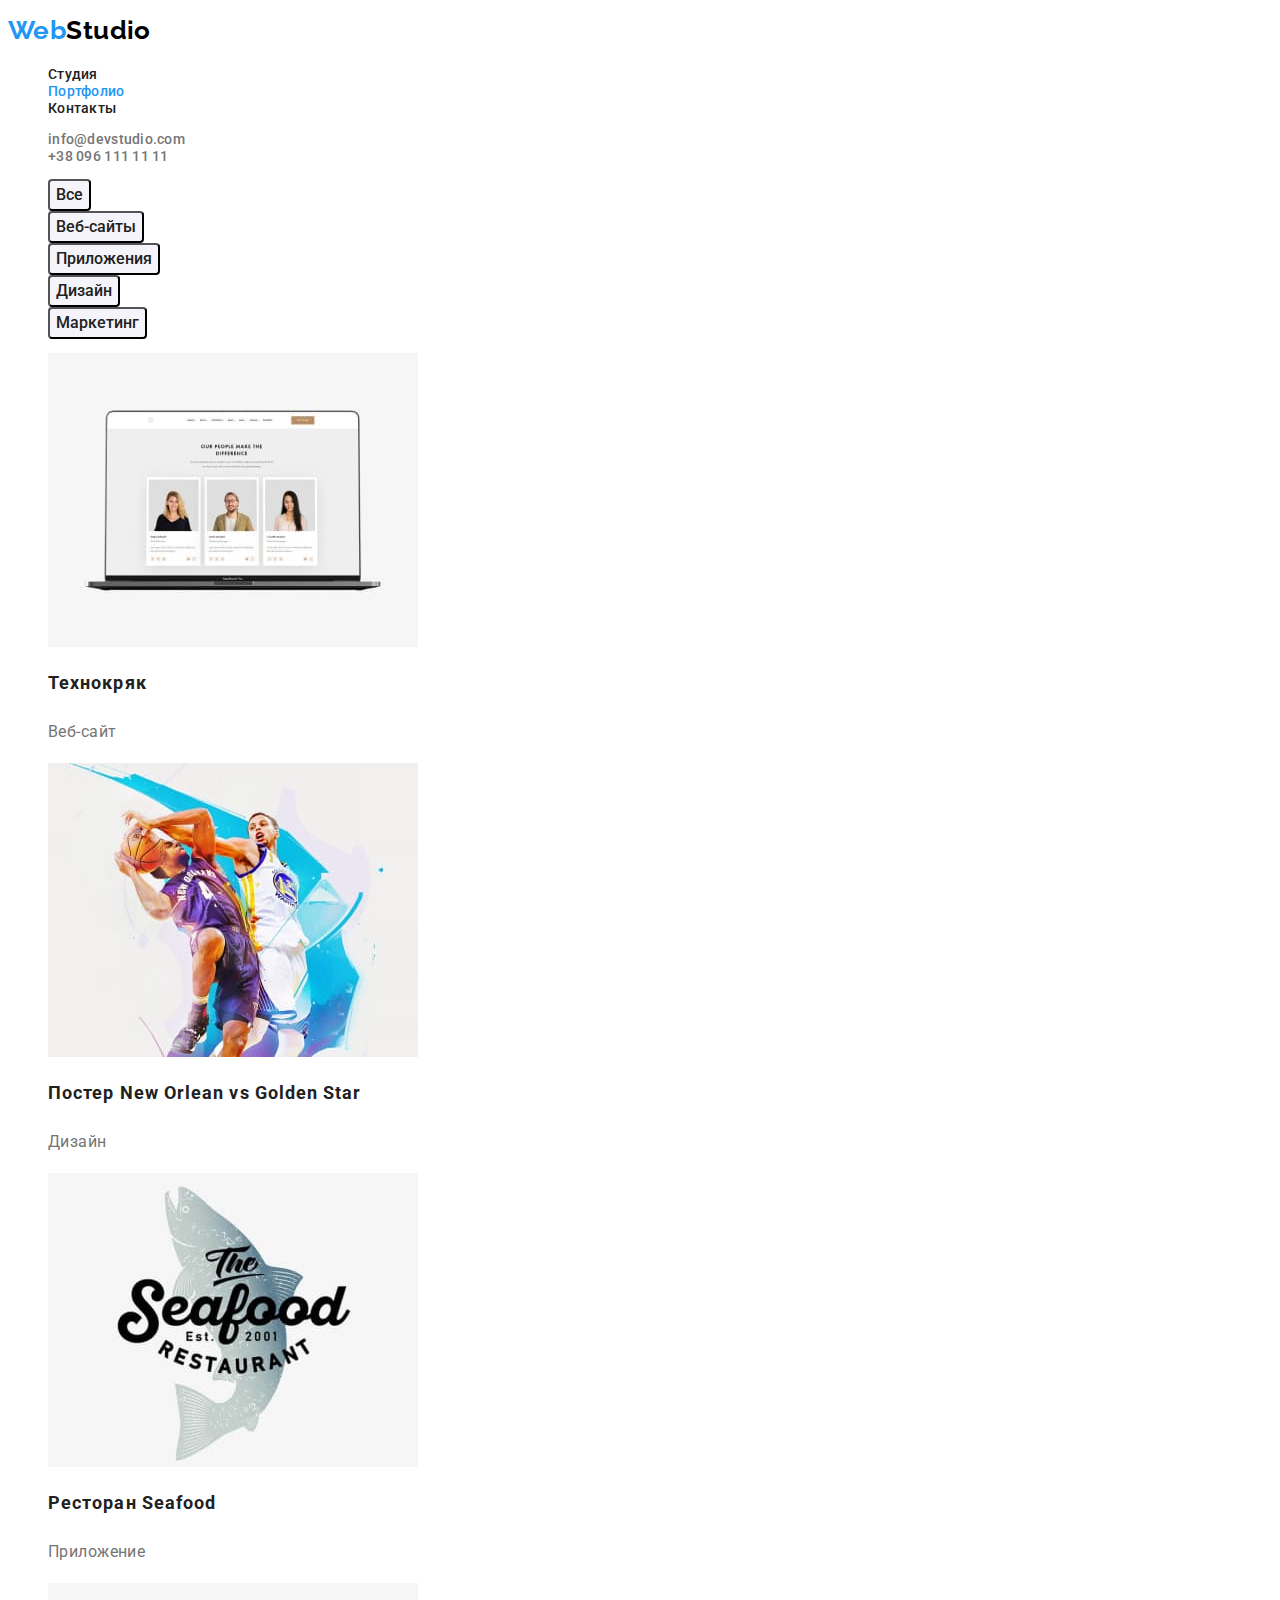
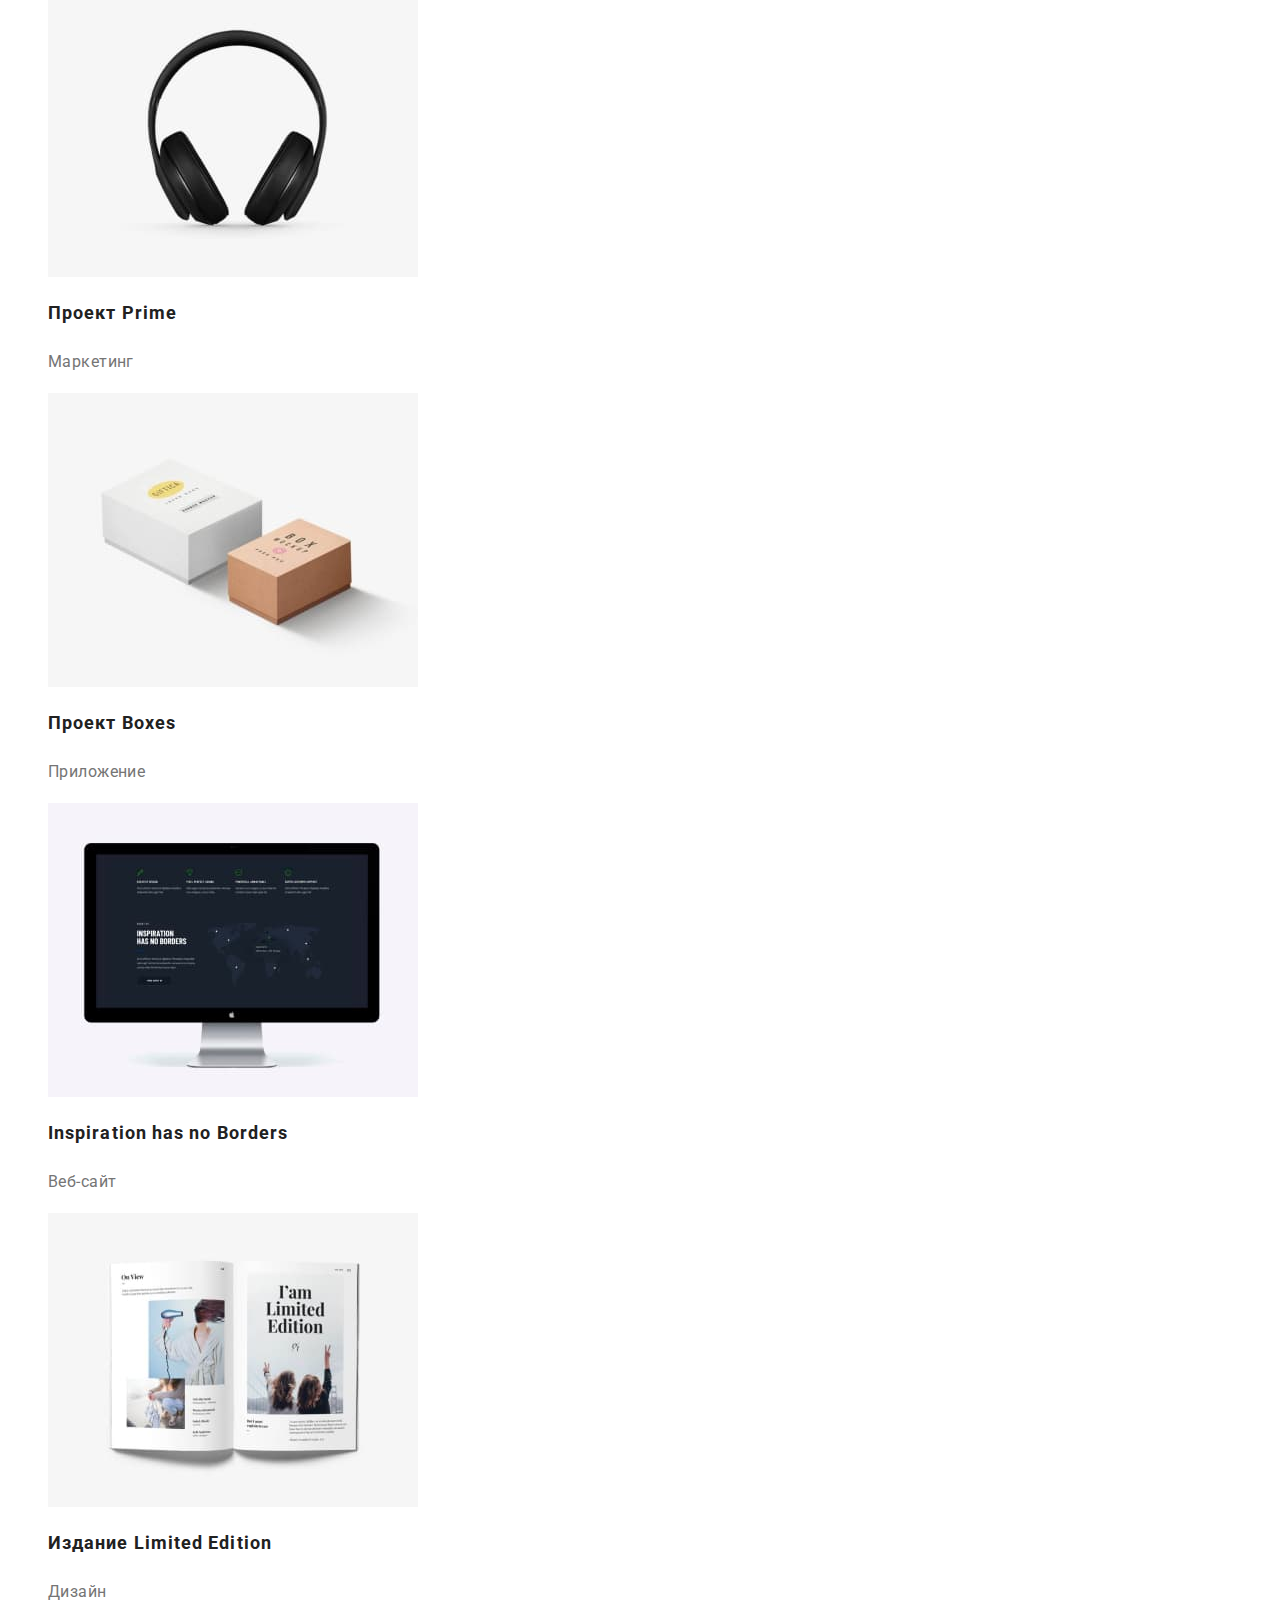
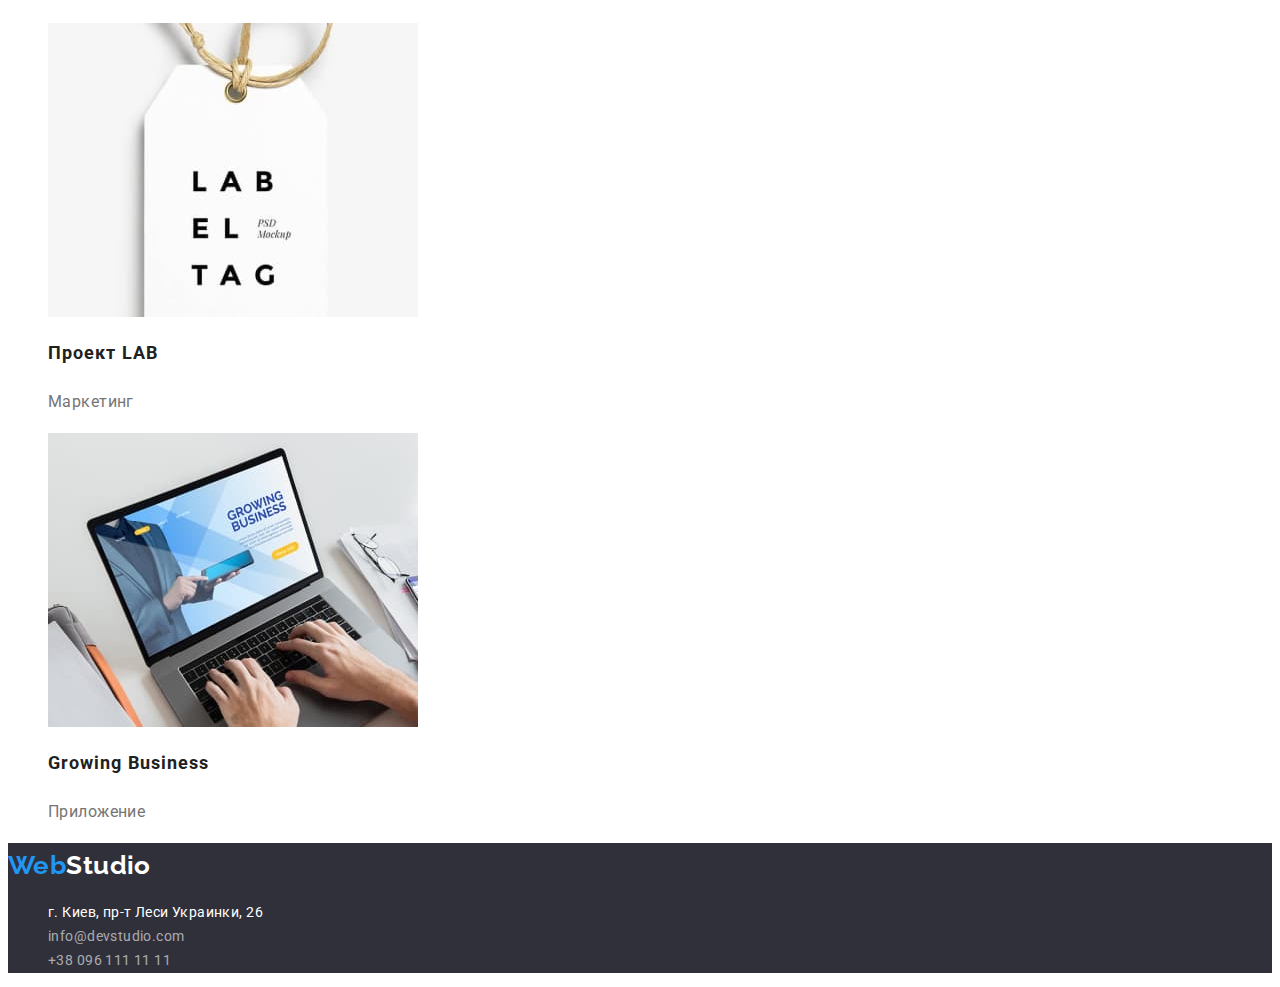
==== portfolio.html @ 83c9f7b8 "Initial commit" ====
<!DOCTYPE html>
<html lang="ru">
  <head>
    <meta charset="UTF-8" />
    <meta http-equiv="X-UA-Compatible" content="IE=edge" />
    <meta name="viewport" content="width=device-width, initial-scale=1.0" />
    <title>Portfolio</title>
    <link rel="preconnect" href="https://fonts.googleapis.com" />
    <link rel="preconnect" href="https://fonts.gstatic.com" crossorigin />
    <link
      href="https://fonts.googleapis.com/css2?family=Raleway:wght@700&family=Roboto:wght@400;500;700;900&display=swap"
      rel="stylesheet"
    />
    <link rel="stylesheet" href="./css/styles.css" />
  </head>
  <body>
    <!-- Заголовок -->
    <header class="header-style">
      <a class="logo" href="" lang="en">Web<span class="header-logo">Studio</span></a>
      <nav>
        <ul class="list">
          <li><a class="header-link" href="./index.html">Студия</a></li>
          <li><a class="header-link-current" href="./portfolio.html">Портфолио</a></li>
          <li><a class="header-link" href="">Контакты</a></li>
        </ul>
      </nav>
      <ul class="list">
        <li>
          <a class="header-mail" href="mailto:info@devstudio.com">info@devstudio.com</a>
        </li>
        <li>
          <a class="header-tel" href="tel:+380961111111">+38 096 111 11 11</a>
        </li>
      </ul>
    </header>
    <!-- Основная часть  -->
    <main>
      <section class="portfolio-section">
        <h1 class="visually-hidden">Портфолио</h1>
        <ul class="list">
          <li><button class="btn" type="button">Все</button></li>
          <li><button class="btn" type="button">Веб-сайты</button></li>
          <li><button class="btn" type="button">Приложения</button></li>
          <li><button class="btn" type="button">Дизайн</button></li>
          <li><button class="btn" type="button">Маркетинг</button></li>
        </ul>
        <ul class="list">
          <li>
            <img
              class="photo"
              src="./images/portfolio/1technokrjak.jpg"
              alt="laptop"
              width="370"
              height="294"
            />
            <h2 class="description">Технокряк</h2>
            <p class="filter-name">Веб-сайт</p>
          </li>
          <li>
            <img
              class="photo"
              src="./images/portfolio/2poster.jpg"
              alt="basketball players"
              width="370"
              height="294"
            />
            <h2 class="description">Постер New Orlean vs Golden Star</h2>
            <p class="filter-name">Дизайн</p>
          </li>
          <li>
            <img
              class="photo"
              src="./images/portfolio/3restaraunt.jpg"
              alt="restaurant logo"
              width="370"
              height="294"
            />
            <h2 class="description">Ресторан Seafood</h2>
            <p class="filter-name">Приложение</p>
          </li>
          <li>
            <img
              class="photo"
              src="./images/portfolio/4prime.jpg"
              alt="headphones"
              width="370"
              height="294"
            />
            <h2 class="description">Проект Prime</h2>
            <p class="filter-name">Маркетинг</p>
          </li>
          <li>
            <img
              class="photo"
              src="./images/portfolio/5boxes.jpg"
              alt="boxes"
              width="370"
              height="294"
            />
            <h2 class="description">Проект Boxes</h2>
            <p class="filter-name">Приложение</p>
          </li>
          <li>
            <img
              class="photo"
              src="./images/portfolio/6inspiration.jpg"
              alt="monitor"
              width="370"
              height="294"
            />
            <h2 class="description">Inspiration has no Borders</h2>
            <p class="filter-name">Веб-сайт</p>
          </li>
          <li>
            <img
              class="photo"
              src="./images/portfolio/7limited.jpg"
              alt="book"
              width="370"
              height="294"
            />
            <h2 class="description">Издание Limited Edition</h2>
            <p class="filter-name">Дизайн</p>
          </li>
          <li>
            <img
              class="photo"
              src="./images/portfolio/8lab.jpg"
              alt="label tag"
              width="370"
              height="294"
            />
            <h2 class="description">Проект LAB</h2>
            <p class="filter-name">Маркетинг</p>
          </li>
          <li>
            <img
              class="photo"
              src="./images/portfolio/9business.jpg"
              alt="laptop"
              width="370"
              height="294"
            />
            <h2 class="description">Growing Business</h2>
            <p class="filter-name">Приложение</p>
          </li>
        </ul>
      </section>
    </main>

    <!-- Footer -->
    <footer class="footer">
      <a class="logo" href="/">Web<span class="footer-logo">Studio</span> </a>
      <!-- Контактная информация -->
      <address>
        <ul class="list">
          <li>
            <a
              class="geoposition"
              href="http://goo.gl/maps/pMn1y5M8isp2wxhz7"
              target="_blank"
              rel="noopener noreferrer"
              >г. Киев, пр-т Леси Украинки, 26</a
            >
          </li>
          <li>
            <a class="footer-mail" href="mailto:info@devstudio.com">info@devstudio.com</a>
          </li>
          <li>
            <a class="footer-tel" href="tel:+380961111111">+38 096 111 11 11</a>
          </li>
        </ul>
      </address>
    </footer>
  </body>
</html>
---- css/styles.css ----
:root {
  --accent-color: #2196f3;
  --white-txt-color: #ffffff;
  --text-benef-tel-filter-col: #757575;
  --text-headlink-team-beneftype-col: #212121;
  --footer-hero-bcg-color: #2f303a;
  --ind-hero-btn-hover-bcg-col: #188ce8;
  --ind-team-section-bcg-col: #f5f4fa;
  --main-bcg-color: #ffffff;
  --portfolio-btn-bcg-col: #f5f4fa;
  --logo-header-col: #000000;
  --footer-mail-tel-txt-col: rgba(255, 255, 255, 0.6);
}

body {
  font-family: 'Roboto', sans-serif;
  font-size: 14px;
  letter-spacing: 0.03em;
  background-color: var(--main-bcg-color);
}

/* lists style */
.list {
  list-style: none;
}

.visually-hidden {
  position: absolute;
  white-space: nowrap;
  width: 1px;
  height: 1px;
  overflow: hidden;
  border: 0;
  padding: 0;
  clip: rect(0 0 0 0);
  clip-path: inset(50%);
  margin: -1px;
}

/* ------------------------------header style ------------------------------*/

.logo {
  font-family: 'Raleway', sans-serif;
  font-weight: 700;
  font-size: 26px;
  line-height: 1.71;
  color: var(--accent-color);
  text-decoration: none;
}

.header-logo {
  color: var(--logo-header-col);
  text-decoration: none;
}

.header-link-current {
  font-weight: 500;
  line-height: 1.14;
  letter-spacing: 0.02em;
  color: var(--accent-color);
  text-decoration: none;
}

.header-link {
  font-weight: 500;
  line-height: 1.14;
  letter-spacing: 0.02em;
  color: var(--text-headlink-team-beneftype-col);
  text-decoration: none;
}
.header-link:hover,
.header-link:focus {
  color: var(--accent-color);
}

.header-mail {
  font-family: 'Roboto';
  font-style: normal;
  font-weight: 500;
  font-size: 14px;
  line-height: 1.14;
  letter-spacing: 0.02em;
  color: var(--text-benef-tel-filter-col);
  text-decoration: none;
  list-style: none;
}
.header-mail:hover,
.header-mail:focus {
  color: var(--accent-color);
}

.header-tel {
  font-weight: 500;
  line-height: 1.14;
  letter-spacing: 0.02em;
  color: var(--text-benef-tel-filter-col);
  text-decoration: none;
}
.header-tel:hover,
.header-tel:focus {
  color: var(--accent-color);
}

/* ------------------------------footer style------------------------------ */
.footer {
  background-color: var(--footer-hero-bcg-color);
}
.footer-logo {
  color: var(--white-txt-color);
}

.geoposition {
  font-style: normal;
  line-height: 1.71;
  color: var(--white-txt-color);
  text-decoration: none;
}
.geoposition:hover,
.geoposition:focus {
  color: var(--accent-color);
}

.footer-mail,
.footer-tel {
  font-style: normal;
  line-height: 1.71;
  color: var(--footer-mail-tel-txt-col);
  text-decoration: none;
}
.footer-tel:hover,
.footer-tel:focus,
.footer-mail:hover,
.footer-mail:focus {
  color: var(--accent-color);
}

/* ------------------------------index style------------------------------ */
/* -----------------hero----------------- */
.hero {
  background-color: var(--footer-hero-bcg-color);
}
.hero-description {
  font-weight: 900;
  font-size: 44px;
  line-height: 1.36;
  text-align: center;
  letter-spacing: 0.06em;
  text-transform: uppercase;
  color: var(--white-txt-color);
}

.hero-btn {
  font-family: 'Roboto', sans-serif;
  font-weight: 700;
  font-size: 16px;
  line-height: 1.88;
  display: flex;
  align-items: center;
  text-align: center;
  letter-spacing: 0.06em;
  color: var(--white-txt-color);
  background-color: var(--accent-color);
  cursor: pointer;
}

.hero-btn:hover,
.hero-btn:focus {
  background-color: var(--ind-hero-btn-hover-bcg-col);
}

/* -----------------benefits----------------- */

.benefits-type {
  font-size: 14px;
  font-weight: 700;
  line-height: 1.14;
  text-transform: uppercase;
  color: var(--text-headlink-team-beneftype-col);
}

.benefits-description {
  line-height: 1.71;
  color: var(--text-benef-tel-filter-col);
}

/* -----------------about and team----------------- */

.team-section {
  background-color: var(--ind-team-section-bcg-col);
}

.about,
.team {
  font-weight: 700;
  font-size: 36px;
  line-height: 1.17;
  text-align: center;
  color: var(--text-headlink-team-beneftype-col);
}

.team-member {
  font-weight: 500;
  font-size: 16px;
  line-height: 1.19;
  text-align: center;
  color: var(--text-headlink-team-beneftype-col);
}

.member-position {
  font-size: 16px;
  line-height: 1.19;
  text-align: center;
  color: var(--text-benef-tel-filter-col);
}

/* ------------------------------porfolio style------------------------------ */

.btn {
  font-family: 'Roboto';
  font-style: normal;
  font-weight: 500;
  font-size: 16px;
  line-height: 1.62;
  text-align: center;
  color: var(--text-headlink-team-beneftype-col);
  background: var(--portfolio-btn-bcg-col);
  border-radius: 4px;
  cursor: pointer;
}

.btn:hover,
.btn:focus {
  color: var(--white-txt-color);
  background-color: var(--accent-color);
}

.description {
  font-weight: 700;
  font-size: 18px;
  line-height: 2;
  letter-spacing: 0.06em;
  color: var(--text-headlink-team-beneftype-col);
}

.filter-name {
  font-size: 16px;
  line-height: 1.88;
  color: var(--text-benef-tel-filter-col);
}
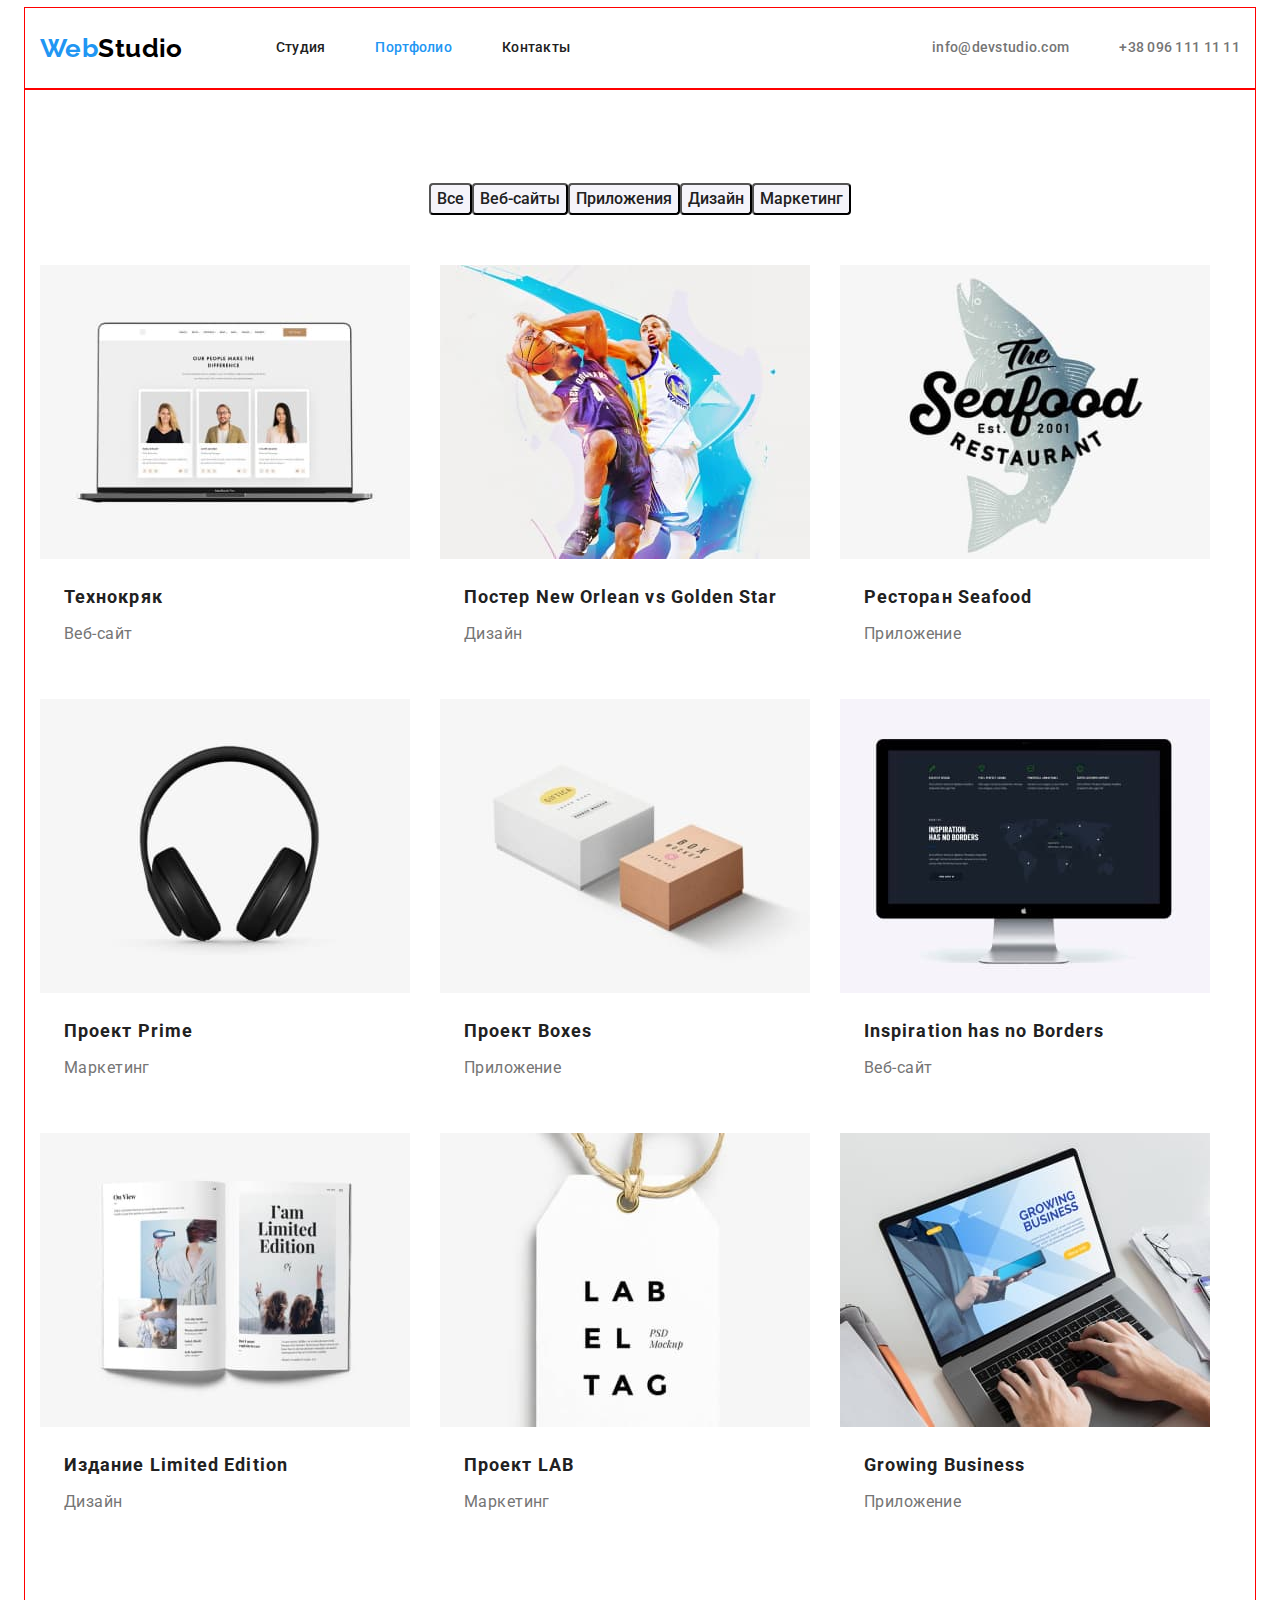
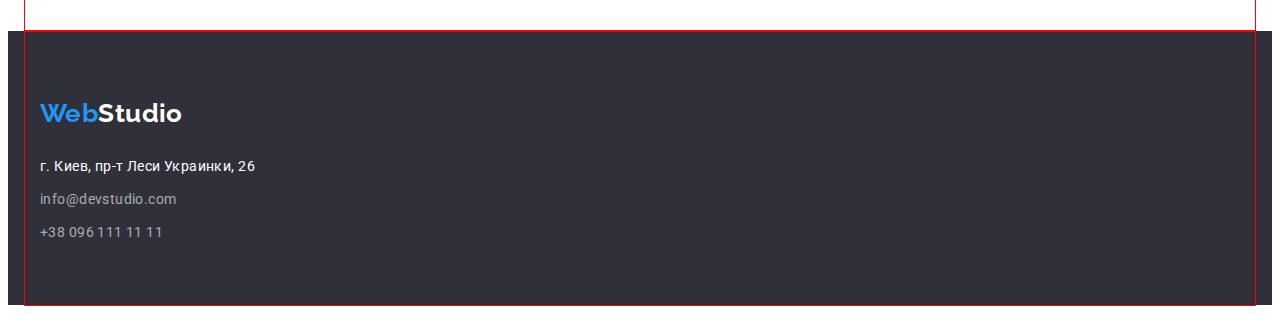
==== commit 275c3726: "ДЗ 3" ====
--- a/portfolio.html
+++ b/portfolio.html
@@ -5,172 +5,195 @@
     <meta http-equiv="X-UA-Compatible" content="IE=edge" />
     <meta name="viewport" content="width=device-width, initial-scale=1.0" />
     <title>Portfolio</title>
+    <!-- Fonts -->
     <link rel="preconnect" href="https://fonts.googleapis.com" />
     <link rel="preconnect" href="https://fonts.gstatic.com" crossorigin />
     <link
       href="https://fonts.googleapis.com/css2?family=Raleway:wght@700&family=Roboto:wght@400;500;700;900&display=swap"
       rel="stylesheet"
     />
+    <!-- NORMALIZ -->
+    <link
+      rel="stylesheet"
+      href="https://cdnjs.cloudflare.com/ajax/libs/modern-normalize/1.1.0/modern-normalize.min.css"
+      integrity="sha512-wpPYUAdjBVSE4KJnH1VR1HeZfpl1ub8YT/NKx4PuQ5NmX2tKuGu6U/JRp5y+Y8XG2tV+wKQpNHVUX03MfMFn9Q=="
+      crossorigin="anonymous"
+      referrerpolicy="no-referrer"
+    />
+    <!-- Custom styles -->
     <link rel="stylesheet" href="./css/styles.css" />
   </head>
   <body>
     <!-- Заголовок -->
     <header class="header-style">
-      <a class="logo" href="" lang="en">Web<span class="header-logo">Studio</span></a>
-      <nav>
-        <ul class="list">
-          <li><a class="header-link" href="./index.html">Студия</a></li>
-          <li><a class="header-link-current" href="./portfolio.html">Портфолио</a></li>
-          <li><a class="header-link" href="">Контакты</a></li>
+      <div class="container header-container">
+        <a class="logo" href="./index.html" lang="en">Web<span class="header-logo">Studio</span></a>
+        <nav class="navigation">
+          <ul class="list navigation-list">
+            <li class="list-item navigation-item">
+              <a class="header-link" href="./index.html">Студия</a>
+            </li>
+            <li class="list-item navigation-item">
+              <a class="header-link-current" href="./portfolio.html">Портфолио</a>
+            </li>
+            <li class="list-item navigation-item"><a class="header-link" href="">Контакты</a></li>
+          </ul>
+        </nav>
+        <ul class="list head-contact-list">
+          <li class="head-contact-item">
+            <a class="header-mail" href="mailto:info@devstudio.com">info@devstudio.com</a>
+          </li>
+          <li class="head-contact-item">
+            <a class="header-tel" href="tel:+380961111111">+38 096 111 11 11</a>
+          </li>
         </ul>
-      </nav>
-      <ul class="list">
-        <li>
-          <a class="header-mail" href="mailto:info@devstudio.com">info@devstudio.com</a>
-        </li>
-        <li>
-          <a class="header-tel" href="tel:+380961111111">+38 096 111 11 11</a>
-        </li>
-      </ul>
+      </div>
     </header>
+
     <!-- Основная часть  -->
     <main>
       <section class="portfolio-section">
-        <h1 class="visually-hidden">Портфолио</h1>
-        <ul class="list">
-          <li><button class="btn" type="button">Все</button></li>
-          <li><button class="btn" type="button">Веб-сайты</button></li>
-          <li><button class="btn" type="button">Приложения</button></li>
-          <li><button class="btn" type="button">Дизайн</button></li>
-          <li><button class="btn" type="button">Маркетинг</button></li>
-        </ul>
-        <ul class="list">
-          <li>
-            <img
-              class="photo"
-              src="./images/portfolio/1technokrjak.jpg"
-              alt="laptop"
-              width="370"
-              height="294"
-            />
-            <h2 class="description">Технокряк</h2>
-            <p class="filter-name">Веб-сайт</p>
-          </li>
-          <li>
-            <img
-              class="photo"
-              src="./images/portfolio/2poster.jpg"
-              alt="basketball players"
-              width="370"
-              height="294"
-            />
-            <h2 class="description">Постер New Orlean vs Golden Star</h2>
-            <p class="filter-name">Дизайн</p>
-          </li>
-          <li>
-            <img
-              class="photo"
-              src="./images/portfolio/3restaraunt.jpg"
-              alt="restaurant logo"
-              width="370"
-              height="294"
-            />
-            <h2 class="description">Ресторан Seafood</h2>
-            <p class="filter-name">Приложение</p>
-          </li>
-          <li>
-            <img
-              class="photo"
-              src="./images/portfolio/4prime.jpg"
-              alt="headphones"
-              width="370"
-              height="294"
-            />
-            <h2 class="description">Проект Prime</h2>
-            <p class="filter-name">Маркетинг</p>
-          </li>
-          <li>
-            <img
-              class="photo"
-              src="./images/portfolio/5boxes.jpg"
-              alt="boxes"
-              width="370"
-              height="294"
-            />
-            <h2 class="description">Проект Boxes</h2>
-            <p class="filter-name">Приложение</p>
-          </li>
-          <li>
-            <img
-              class="photo"
-              src="./images/portfolio/6inspiration.jpg"
-              alt="monitor"
-              width="370"
-              height="294"
-            />
-            <h2 class="description">Inspiration has no Borders</h2>
-            <p class="filter-name">Веб-сайт</p>
-          </li>
-          <li>
-            <img
-              class="photo"
-              src="./images/portfolio/7limited.jpg"
-              alt="book"
-              width="370"
-              height="294"
-            />
-            <h2 class="description">Издание Limited Edition</h2>
-            <p class="filter-name">Дизайн</p>
-          </li>
-          <li>
-            <img
-              class="photo"
-              src="./images/portfolio/8lab.jpg"
-              alt="label tag"
-              width="370"
-              height="294"
-            />
-            <h2 class="description">Проект LAB</h2>
-            <p class="filter-name">Маркетинг</p>
-          </li>
-          <li>
-            <img
-              class="photo"
-              src="./images/portfolio/9business.jpg"
-              alt="laptop"
-              width="370"
-              height="294"
-            />
-            <h2 class="description">Growing Business</h2>
-            <p class="filter-name">Приложение</p>
-          </li>
-        </ul>
+        <div class="container portfolio-container">
+          <h1 class="visually-hidden">Портфолио</h1>
+          <ul class="list portfolio-btn-list">
+            <li portfolio-btn-item><button class="btn" type="button">Все</button></li>
+            <li portfolio-btn-item><button class="btn" type="button">Веб-сайты</button></li>
+            <li portfolio-btn-item><button class="btn" type="button">Приложения</button></li>
+            <li portfolio-btn-item><button class="btn" type="button">Дизайн</button></li>
+            <li portfolio-btn-item><button class="btn" type="button">Маркетинг</button></li>
+          </ul>
+          <ul class="list portfolio-list">
+            <li class="portfolio-item">
+              <img
+                class="photo"
+                src="./images/portfolio/1technokrjak.jpg"
+                alt="laptop"
+                width="370"
+                height="294"
+              />
+              <h2 class="description">Технокряк</h2>
+              <p class="filter-name">Веб-сайт</p>
+            </li>
+            <li class="portfolio-item">
+              <img
+                class="photo"
+                src="./images/portfolio/2poster.jpg"
+                alt="basketball players"
+                width="370"
+                height="294"
+              />
+              <h2 class="description">Постер New Orlean vs Golden Star</h2>
+              <p class="filter-name">Дизайн</p>
+            </li>
+            <li class="portfolio-item">
+              <img
+                class="photo"
+                src="./images/portfolio/3restaraunt.jpg"
+                alt="restaurant logo"
+                width="370"
+                height="294"
+              />
+              <h2 class="description">Ресторан Seafood</h2>
+              <p class="filter-name">Приложение</p>
+            </li>
+            <li class="portfolio-item">
+              <img
+                class="photo"
+                src="./images/portfolio/4prime.jpg"
+                alt="headphones"
+                width="370"
+                height="294"
+              />
+              <h2 class="description">Проект Prime</h2>
+              <p class="filter-name">Маркетинг</p>
+            </li>
+            <li class="portfolio-item">
+              <img
+                class="photo"
+                src="./images/portfolio/5boxes.jpg"
+                alt="boxes"
+                width="370"
+                height="294"
+              />
+              <h2 class="description">Проект Boxes</h2>
+              <p class="filter-name">Приложение</p>
+            </li>
+            <li class="portfolio-item">
+              <img
+                class="photo"
+                src="./images/portfolio/6inspiration.jpg"
+                alt="monitor"
+                width="370"
+                height="294"
+              />
+              <h2 class="description">Inspiration has no Borders</h2>
+              <p class="filter-name">Веб-сайт</p>
+            </li>
+            <li class="portfolio-item">
+              <img
+                class="photo"
+                src="./images/portfolio/7limited.jpg"
+                alt="book"
+                width="370"
+                height="294"
+              />
+              <h2 class="description">Издание Limited Edition</h2>
+              <p class="filter-name">Дизайн</p>
+            </li>
+            <li class="portfolio-item">
+              <img
+                class="photo"
+                src="./images/portfolio/8lab.jpg"
+                alt="label tag"
+                width="370"
+                height="294"
+              />
+              <h2 class="description">Проект LAB</h2>
+              <p class="filter-name">Маркетинг</p>
+            </li>
+            <li class="portfolio-item">
+              <img
+                class="photo"
+                src="./images/portfolio/9business.jpg"
+                alt="laptop"
+                width="370"
+                height="294"
+              />
+              <h2 class="description">Growing Business</h2>
+              <p class="filter-name">Приложение</p>
+            </li>
+          </ul>
+        </div>
       </section>
     </main>
 
     <!-- Footer -->
     <footer class="footer">
-      <a class="logo" href="/">Web<span class="footer-logo">Studio</span> </a>
-      <!-- Контактная информация -->
-      <address>
-        <ul class="list">
-          <li>
-            <a
-              class="geoposition"
-              href="http://goo.gl/maps/pMn1y5M8isp2wxhz7"
-              target="_blank"
-              rel="noopener noreferrer"
-              >г. Киев, пр-т Леси Украинки, 26</a
-            >
-          </li>
-          <li>
-            <a class="footer-mail" href="mailto:info@devstudio.com">info@devstudio.com</a>
-          </li>
-          <li>
-            <a class="footer-tel" href="tel:+380961111111">+38 096 111 11 11</a>
-          </li>
-        </ul>
-      </address>
+      <div class="container footer-container">
+        <a class="logo logo-footer" href="./index.html" lang="en"
+          >Web<span class="footer-logo">Studio</span></a
+        >
+        <!-- Контактная информация -->
+        <address>
+          <ul class="list address-list">
+            <li class="address-item">
+              <a
+                class="geoposition"
+                href="http://goo.gl/maps/pMn1y5M8isp2wxhz7"
+                target="_blank"
+                rel="noopener noreferrer"
+                >г. Киев, пр-т Леси Украинки, 26</a
+              >
+            </li>
+            <li class="address-item">
+              <a class="footer-mail" href="mailto:info@devstudio.com">info@devstudio.com</a>
+            </li>
+            <li class="address-item">
+              <a class="footer-tel" href="tel:+380961111111">+38 096 111 11 11</a>
+            </li>
+          </ul>
+        </address>
+      </div>
     </footer>
   </body>
 </html>
--- a/css/styles.css
+++ b/css/styles.css
@@ -12,6 +12,7 @@
   --footer-mail-tel-txt-col: rgba(255, 255, 255, 0.6);
 }
 
+
 body {
   font-family: 'Roboto', sans-serif;
   font-size: 14px;
@@ -19,9 +20,19 @@
   background-color: var(--main-bcg-color);
 }
 
+h1, h2, h3, h4, h5, h6, p{
+  margin: 0;
+}
+
+img{
+  display: block;
+}
+
 /* lists style */
 .list {
   list-style: none;
+  padding: 0;
+  margin: 0;
 }
 
 .visually-hidden {
@@ -37,15 +48,36 @@
   margin: -1px;
 }
 
+.container{
+  outline: 1px solid red;
+
+
+  width: 1200px;
+  padding-left: 15px;
+  padding-right: 15px; 
+
+  margin-left: auto;
+  margin-right: auto;
+}
+
 /* ------------------------------header style ------------------------------*/
 
+.header-container{
+  display: flex;
+  align-items: center;
+  border-bottom: 1px solid #ECECEC;
+}
+
 .logo {
+  margin-right: 93px;
+
   font-family: 'Raleway', sans-serif;
   font-weight: 700;
   font-size: 26px;
   line-height: 1.71;
   color: var(--accent-color);
   text-decoration: none;
+  
 }
 
 .header-logo {
@@ -53,6 +85,26 @@
   text-decoration: none;
 }
 
+.navigation-list{
+  display: flex;
+  align-items: center;
+}
+
+.navigation-item{
+  margin-right: 50px;
+}
+
+.navigation-item:last-child {
+  margin-right: 0;
+}
+
+.header-link,
+.header-link-current{
+  display: block;
+  padding-top: 32px;
+  padding-bottom: 32px;
+}
+
 .header-link-current {
   font-weight: 500;
   line-height: 1.14;
@@ -71,6 +123,20 @@
 .header-link:hover,
 .header-link:focus {
   color: var(--accent-color);
+}
+
+.head-contact-list{
+  display: flex;
+  align-items: center;
+  margin-left: auto;
+}
+
+.head-contact-item{
+  margin-right: 50px;
+}
+
+.head-contact-item:last-child {
+  margin-right: 0;
 }
 
 .header-mail {
@@ -84,6 +150,14 @@
   text-decoration: none;
   list-style: none;
 }
+
+.header-mail,
+.header-tel{
+display: block;
+padding-top: 32px;
+padding-bottom: 32px;
+}
+
 .header-mail:hover,
 .header-mail:focus {
   color: var(--accent-color);
@@ -105,8 +179,32 @@
 .footer {
   background-color: var(--footer-hero-bcg-color);
 }
+
+.footer-container{
+  align-items: center;
+}
+
+.logo-footer{
+  display: block;
+  padding-top: 60px;
+  margin-bottom: 20px;
+}
+
 .footer-logo {
   color: var(--white-txt-color);
+}
+
+.address-list{
+  padding-bottom: 60px;
+}
+
+.address-item{
+  display: block;
+  margin-bottom: 9px;
+}
+
+.address-item:last-child{
+  margin-bottom: 0;
 }
 
 .geoposition {
@@ -139,7 +237,23 @@
 .hero {
   background-color: var(--footer-hero-bcg-color);
 }
+
+.hero-container{
+  align-items: center;
+  justify-content: center;
+  padding-top: 200px;
+  padding-bottom: 200px;
+
+}
+
 .hero-description {
+  display: block;
+  width: 696px;
+  height: 120px;
+  margin-bottom: 30px;
+  margin-right: auto;
+  margin-left: auto;
+  
   font-weight: 900;
   font-size: 44px;
   line-height: 1.36;
@@ -150,6 +264,9 @@
 }
 
 .hero-btn {
+  margin-right: auto;
+  margin-left: auto;
+ 
   font-family: 'Roboto', sans-serif;
   font-weight: 700;
   font-size: 16px;
@@ -161,6 +278,7 @@
   color: var(--white-txt-color);
   background-color: var(--accent-color);
   cursor: pointer;
+  border-radius: 4px;
 }
 
 .hero-btn:hover,
@@ -169,8 +287,24 @@
 }
 
 /* -----------------benefits----------------- */
+.benefits-list{
+  display: flex;
+  align-items: center;
+  padding-top: 94px;
+  padding-bottom: 94px;
+}
+.benefits-item{
+  width: 270px;
+  height: 101px;
+  margin-right: 30px;
+}
+
+.benefits-item:last-child{
+  margin-right: 0;
+}
 
 .benefits-type {
+  
   font-size: 14px;
   font-weight: 700;
   line-height: 1.14;
@@ -184,6 +318,25 @@
 }
 
 /* -----------------about and team----------------- */
+
+.about{
+  display: block;
+  align-items: center;
+  margin-bottom: 50px;
+}
+
+.about-list{
+  display: flex;
+}
+
+ .about-item{
+  display: block;
+  margin-right: 30px;
+  padding-bottom: 94px;
+}
+.about-item:last-child{
+  margin-right: 0;
+}
 
 .team-section {
   background-color: var(--ind-team-section-bcg-col);
@@ -198,7 +351,34 @@
   color: var(--text-headlink-team-beneftype-col);
 }
 
+.team{
+  display: block;
+  align-items: center;
+  padding-top: 94px;
+  margin-bottom: 50px;
+}
+
+.team-list{
+  display: flex;
+  align-items: center;
+  padding-bottom: 94px;
+}
+
+.member-card{
+  margin-right: 30px;
+  width: 270px;
+  height: 368px;
+  background-color: #ffffff;
+}
+
+.member-card:last-child{
+  margin-right: 0;
+}
+
 .team-member {
+  margin-top: 30px;
+  margin-bottom: 10px;
+
   font-weight: 500;
   font-size: 16px;
   line-height: 1.19;
@@ -214,6 +394,27 @@
 }
 
 /* ------------------------------porfolio style------------------------------ */
+.portfolio-container{
+
+}
+
+.portfolio-btn-list{
+  display: flex;
+  align-items: center;
+  justify-content: center;
+
+  padding-top: 94px;
+  margin-bottom: 50px;
+}
+
+.portfolio-btn-item{
+  margin-right: 8px;
+}
+
+.portfolio-btn-item:last-child{
+  margin-right: 0;
+
+}
 
 .btn {
   font-family: 'Roboto';
@@ -234,7 +435,41 @@
   background-color: var(--accent-color);
 }
 
+.portfolio-list {
+  display: flex;
+  flex-wrap: wrap;
+
+  padding-bottom: 94px;
+}
+
+.portfolio-item {
+  width: 370px;
+  height: 404px;
+  margin-right: 30px;
+  margin-bottom: 30px;
+}
+
+.portfolio-item:nth-child(3n) {
+  margin-right: 0;
+}
+
+.portfolio-item:nth-last-child(-n+3) {
+  margin-bottom: 0;
+}
+
+
+
+.description,
+.filter-name{
+  display: block;
+  padding-left: 24px;
+  padding-right: 24px;
+}
+
 .description {
+  margin-top: 20px;
+  margin-bottom: 4px;
+
   font-weight: 700;
   font-size: 18px;
   line-height: 2;
@@ -243,6 +478,8 @@
 }
 
 .filter-name {
+  padding-bottom: 20px;
+
   font-size: 16px;
   line-height: 1.88;
   color: var(--text-benef-tel-filter-col);
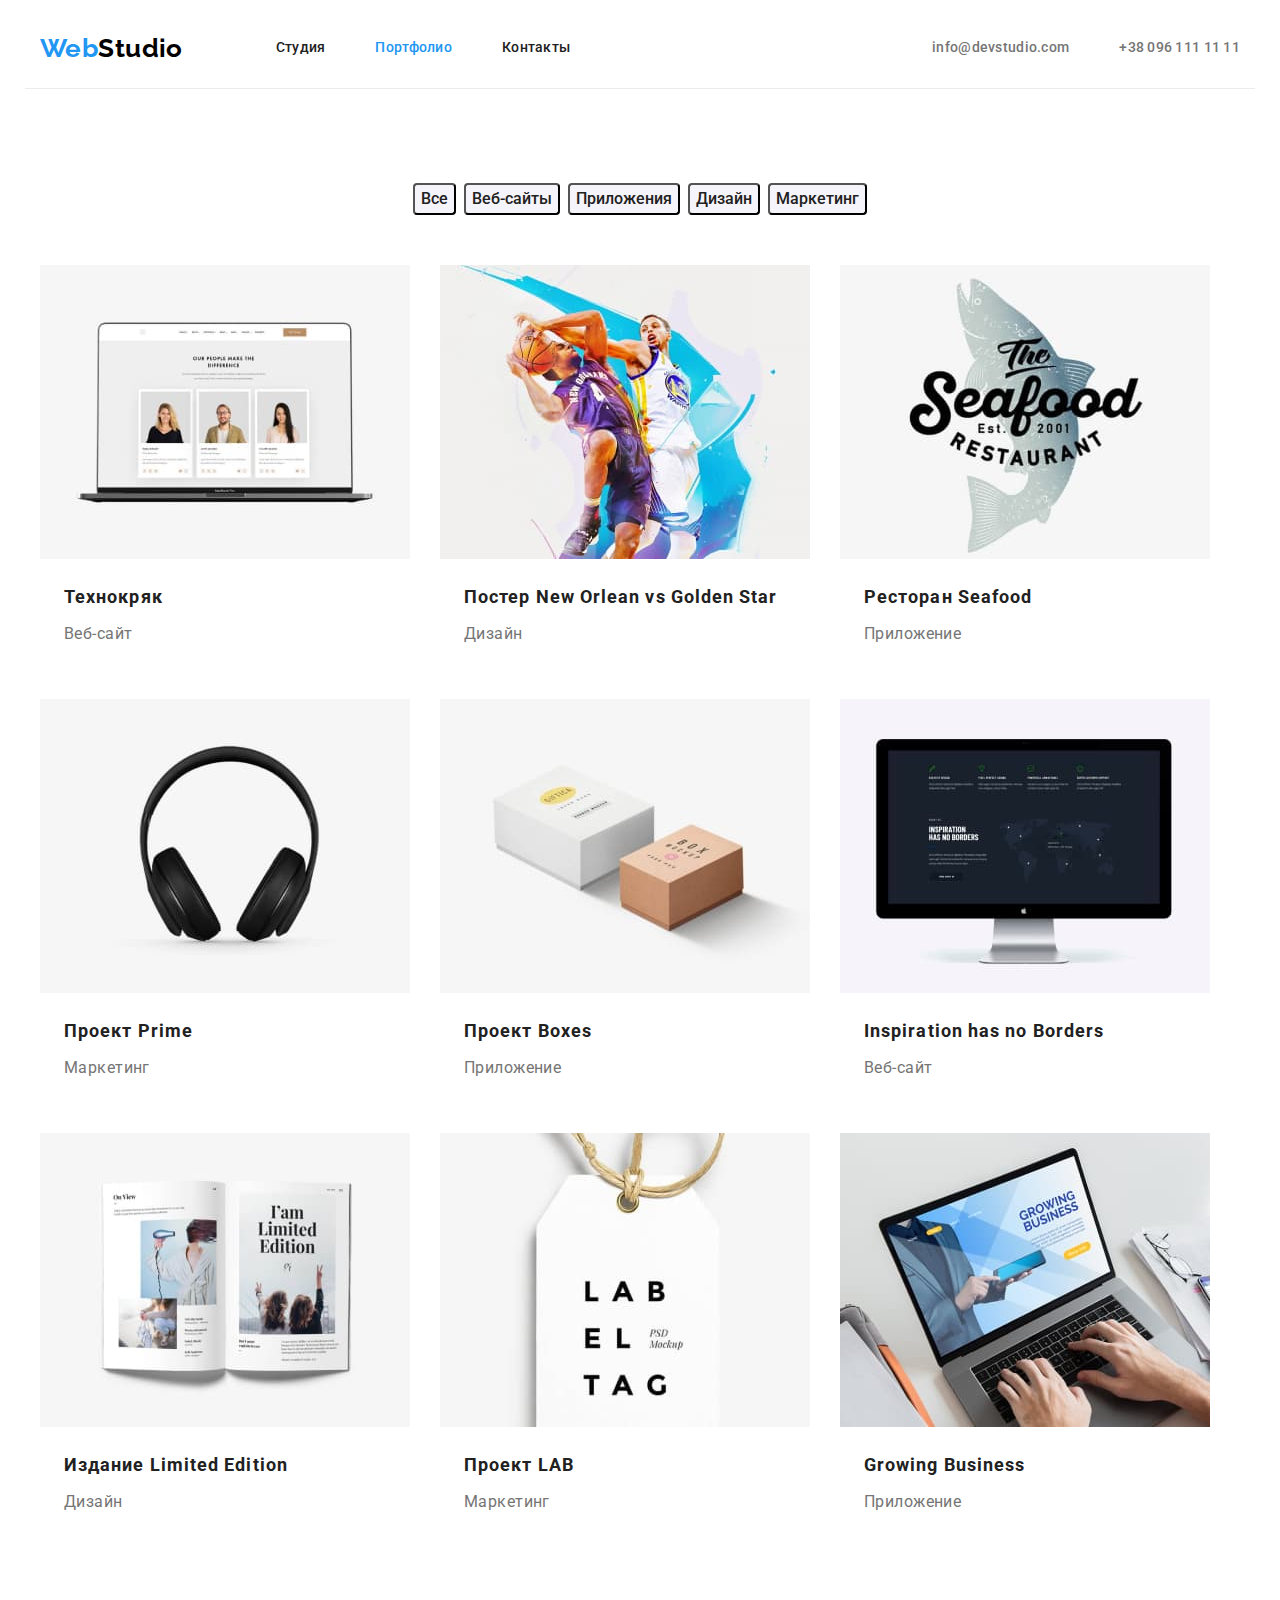
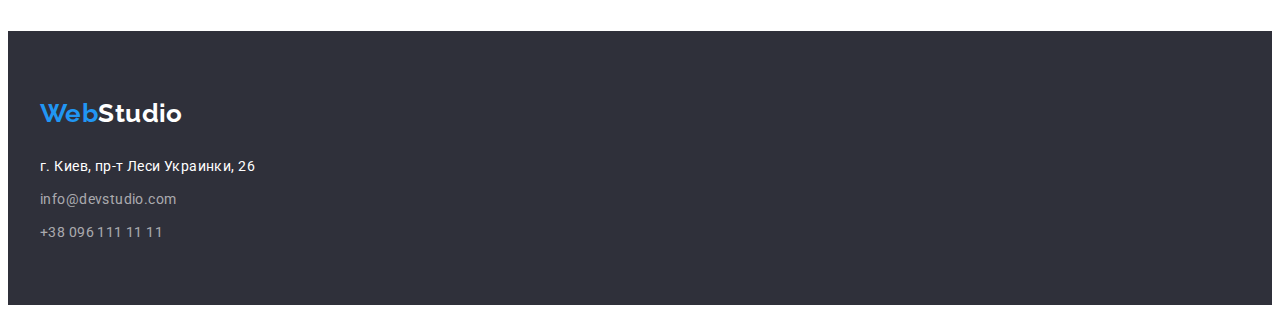
==== commit a5b4a733: "ДЗ 3" ====
--- a/portfolio.html
+++ b/portfolio.html
@@ -56,11 +56,13 @@
         <div class="container portfolio-container">
           <h1 class="visually-hidden">Портфолио</h1>
           <ul class="list portfolio-btn-list">
-            <li portfolio-btn-item><button class="btn" type="button">Все</button></li>
-            <li portfolio-btn-item><button class="btn" type="button">Веб-сайты</button></li>
-            <li portfolio-btn-item><button class="btn" type="button">Приложения</button></li>
-            <li portfolio-btn-item><button class="btn" type="button">Дизайн</button></li>
-            <li portfolio-btn-item><button class="btn" type="button">Маркетинг</button></li>
+            <li class="portfolio-btn-item"><button class="btn" type="button">Все</button></li>
+            <li class="portfolio-btn-item"><button class="btn" type="button">Веб-сайты</button></li>
+            <li class="portfolio-btn-item">
+              <button class="btn" type="button">Приложения</button>
+            </li>
+            <li class="portfolio-btn-item"><button class="btn" type="button">Дизайн</button></li>
+            <li class="portfolio-btn-item"><button class="btn" type="button">Маркетинг</button></li>
           </ul>
           <ul class="list portfolio-list">
             <li class="portfolio-item">
--- a/css/styles.css
+++ b/css/styles.css
@@ -12,7 +12,6 @@
   --footer-mail-tel-txt-col: rgba(255, 255, 255, 0.6);
 }
 
-
 body {
   font-family: 'Roboto', sans-serif;
   font-size: 14px;
@@ -20,11 +19,17 @@
   background-color: var(--main-bcg-color);
 }
 
-h1, h2, h3, h4, h5, h6, p{
+h1,
+h2,
+h3,
+h4,
+h5,
+h6,
+p {
   margin: 0;
 }
 
-img{
+img {
   display: block;
 }
 
@@ -48,13 +53,12 @@
   margin: -1px;
 }
 
-.container{
-  outline: 1px solid red;
-
+.container {
+  /* outline: 1px solid red; */
 
   width: 1200px;
   padding-left: 15px;
-  padding-right: 15px; 
+  padding-right: 15px;
 
   margin-left: auto;
   margin-right: auto;
@@ -62,10 +66,10 @@
 
 /* ------------------------------header style ------------------------------*/
 
-.header-container{
-  display: flex;
-  align-items: center;
-  border-bottom: 1px solid #ECECEC;
+.header-container {
+  display: flex;
+  align-items: center;
+  border-bottom: 1px solid #ececec;
 }
 
 .logo {
@@ -77,7 +81,6 @@
   line-height: 1.71;
   color: var(--accent-color);
   text-decoration: none;
-  
 }
 
 .header-logo {
@@ -85,12 +88,12 @@
   text-decoration: none;
 }
 
-.navigation-list{
-  display: flex;
-  align-items: center;
-}
-
-.navigation-item{
+.navigation-list {
+  display: flex;
+  align-items: center;
+}
+
+.navigation-item {
   margin-right: 50px;
 }
 
@@ -99,7 +102,7 @@
 }
 
 .header-link,
-.header-link-current{
+.header-link-current {
   display: block;
   padding-top: 32px;
   padding-bottom: 32px;
@@ -125,13 +128,13 @@
   color: var(--accent-color);
 }
 
-.head-contact-list{
+.head-contact-list {
   display: flex;
   align-items: center;
   margin-left: auto;
 }
 
-.head-contact-item{
+.head-contact-item {
   margin-right: 50px;
 }
 
@@ -152,10 +155,10 @@
 }
 
 .header-mail,
-.header-tel{
-display: block;
-padding-top: 32px;
-padding-bottom: 32px;
+.header-tel {
+  display: block;
+  padding-top: 32px;
+  padding-bottom: 32px;
 }
 
 .header-mail:hover,
@@ -180,11 +183,11 @@
   background-color: var(--footer-hero-bcg-color);
 }
 
-.footer-container{
-  align-items: center;
-}
-
-.logo-footer{
+.footer-container {
+  align-items: center;
+}
+
+.logo-footer {
   display: block;
   padding-top: 60px;
   margin-bottom: 20px;
@@ -194,16 +197,16 @@
   color: var(--white-txt-color);
 }
 
-.address-list{
+.address-list {
   padding-bottom: 60px;
 }
 
-.address-item{
+.address-item {
   display: block;
   margin-bottom: 9px;
 }
 
-.address-item:last-child{
+.address-item:last-child {
   margin-bottom: 0;
 }
 
@@ -238,12 +241,11 @@
   background-color: var(--footer-hero-bcg-color);
 }
 
-.hero-container{
+.hero-container {
   align-items: center;
   justify-content: center;
   padding-top: 200px;
   padding-bottom: 200px;
-
 }
 
 .hero-description {
@@ -253,7 +255,7 @@
   margin-bottom: 30px;
   margin-right: auto;
   margin-left: auto;
-  
+
   font-weight: 900;
   font-size: 44px;
   line-height: 1.36;
@@ -266,7 +268,7 @@
 .hero-btn {
   margin-right: auto;
   margin-left: auto;
- 
+
   font-family: 'Roboto', sans-serif;
   font-weight: 700;
   font-size: 16px;
@@ -287,24 +289,23 @@
 }
 
 /* -----------------benefits----------------- */
-.benefits-list{
+.benefits-list {
   display: flex;
   align-items: center;
   padding-top: 94px;
   padding-bottom: 94px;
 }
-.benefits-item{
+.benefits-item {
   width: 270px;
   height: 101px;
   margin-right: 30px;
 }
 
-.benefits-item:last-child{
+.benefits-item:last-child {
   margin-right: 0;
 }
 
 .benefits-type {
-  
   font-size: 14px;
   font-weight: 700;
   line-height: 1.14;
@@ -319,22 +320,22 @@
 
 /* -----------------about and team----------------- */
 
-.about{
+.about {
   display: block;
   align-items: center;
   margin-bottom: 50px;
 }
 
-.about-list{
-  display: flex;
-}
-
- .about-item{
+.about-list {
+  display: flex;
+}
+
+.about-item {
   display: block;
   margin-right: 30px;
   padding-bottom: 94px;
 }
-.about-item:last-child{
+.about-item:last-child {
   margin-right: 0;
 }
 
@@ -351,27 +352,27 @@
   color: var(--text-headlink-team-beneftype-col);
 }
 
-.team{
+.team {
   display: block;
   align-items: center;
   padding-top: 94px;
   margin-bottom: 50px;
 }
 
-.team-list{
+.team-list {
   display: flex;
   align-items: center;
   padding-bottom: 94px;
 }
 
-.member-card{
+.member-card {
   margin-right: 30px;
   width: 270px;
   height: 368px;
   background-color: #ffffff;
 }
 
-.member-card:last-child{
+.member-card:last-child {
   margin-right: 0;
 }
 
@@ -394,11 +395,10 @@
 }
 
 /* ------------------------------porfolio style------------------------------ */
-.portfolio-container{
-
-}
-
-.portfolio-btn-list{
+.portfolio-container {
+}
+
+.portfolio-btn-list {
   display: flex;
   align-items: center;
   justify-content: center;
@@ -407,13 +407,12 @@
   margin-bottom: 50px;
 }
 
-.portfolio-btn-item{
+.portfolio-btn-item {
   margin-right: 8px;
 }
 
-.portfolio-btn-item:last-child{
-  margin-right: 0;
-
+.portfolio-btn-item:last-child {
+  margin-right: 0;
 }
 
 .btn {
@@ -453,14 +452,12 @@
   margin-right: 0;
 }
 
-.portfolio-item:nth-last-child(-n+3) {
+.portfolio-item:nth-last-child(-n + 3) {
   margin-bottom: 0;
 }
 
-
-
 .description,
-.filter-name{
+.filter-name {
   display: block;
   padding-left: 24px;
   padding-right: 24px;
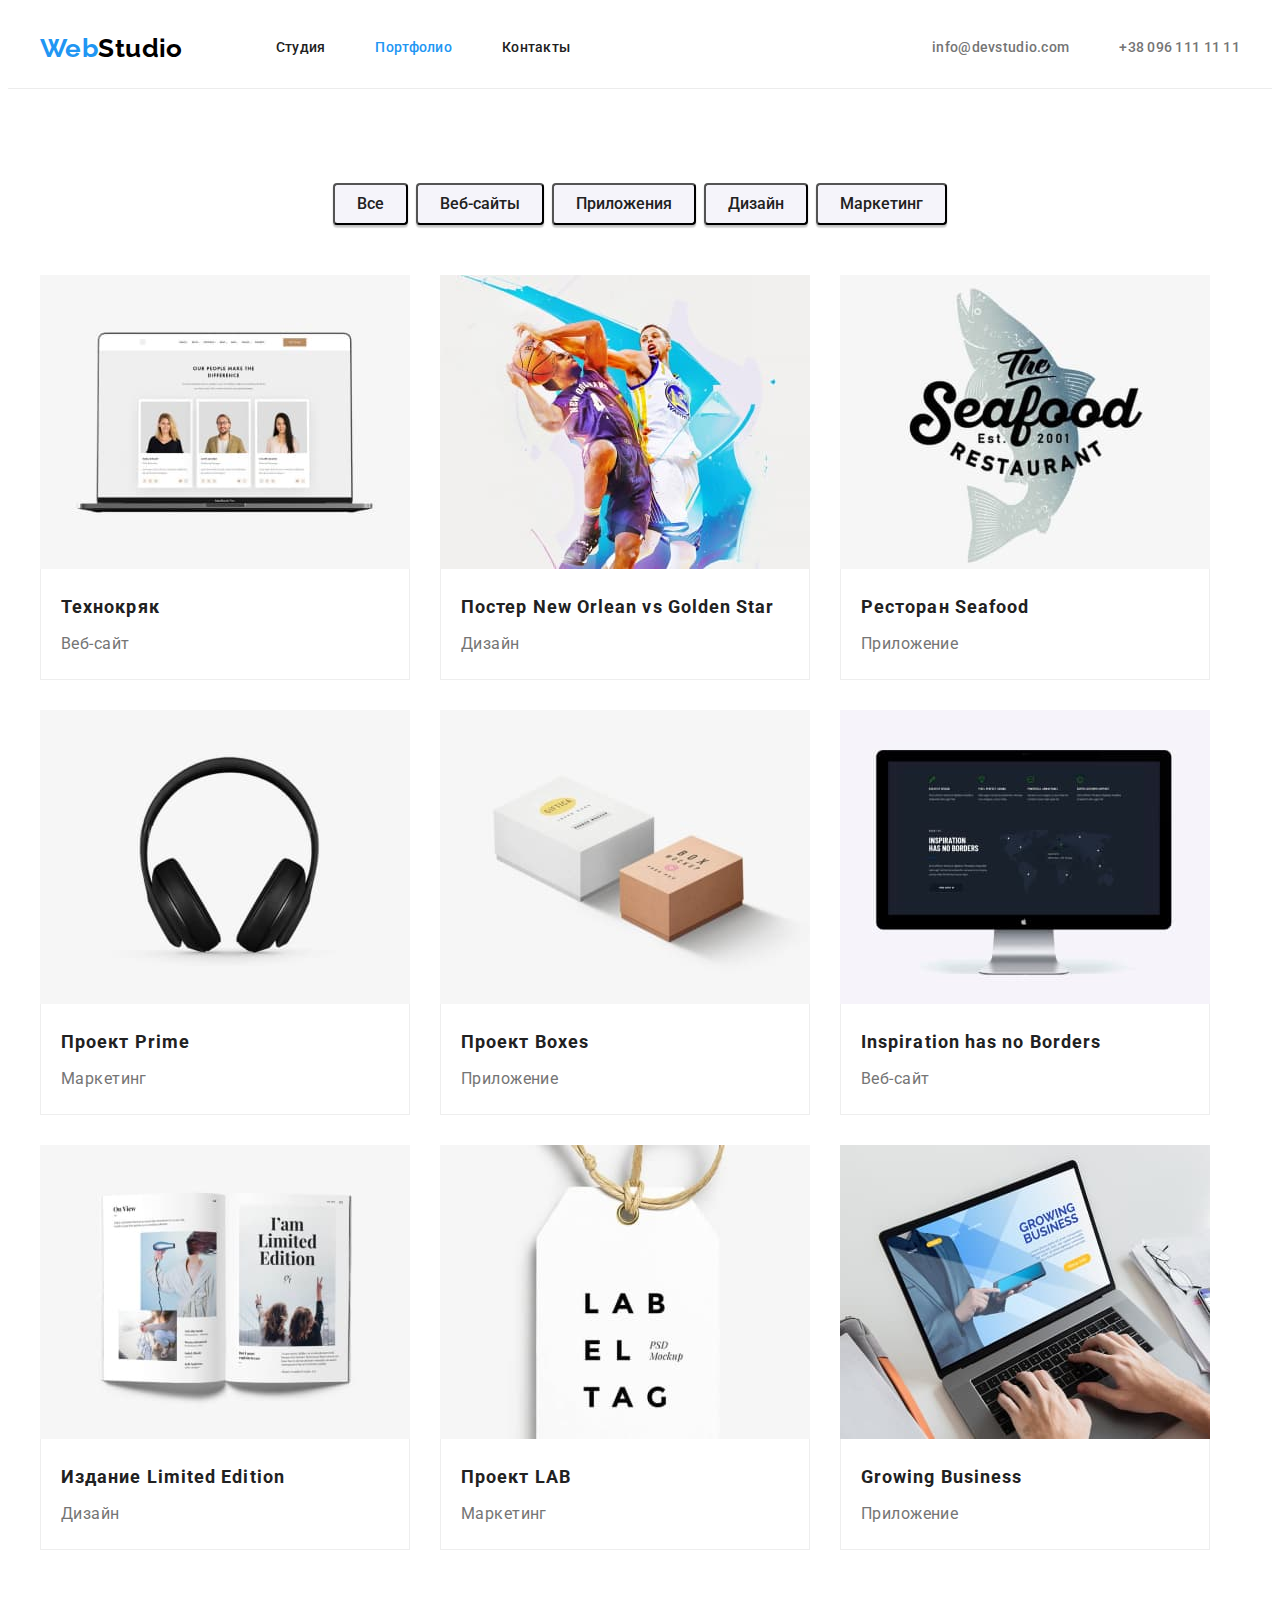
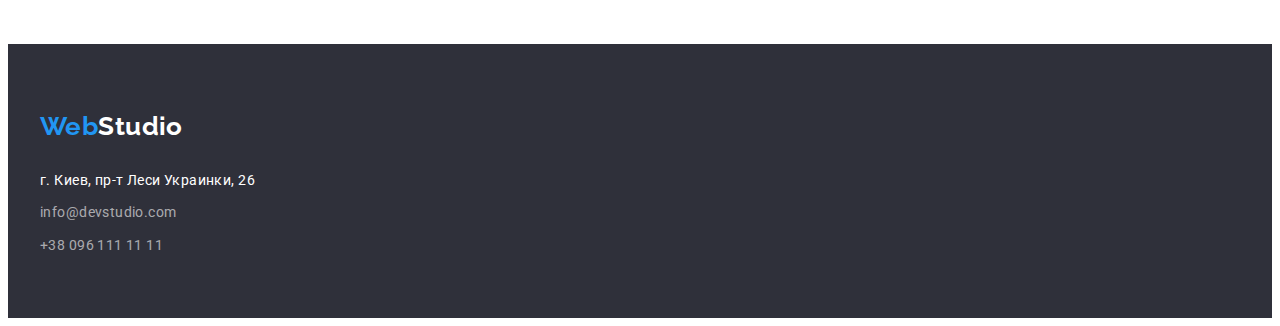
==== commit 252b9859: "ДЗ 3 доопрацьоване" ====
--- a/portfolio.html
+++ b/portfolio.html
@@ -73,8 +73,10 @@
                 width="370"
                 height="294"
               />
-              <h2 class="description">Технокряк</h2>
-              <p class="filter-name">Веб-сайт</p>
+              <div class="descr-filtname-grp">
+                <h2 class="description">Технокряк</h2>
+                <p class="filter-name">Веб-сайт</p>
+              </div>
             </li>
             <li class="portfolio-item">
               <img
@@ -84,8 +86,10 @@
                 width="370"
                 height="294"
               />
-              <h2 class="description">Постер New Orlean vs Golden Star</h2>
-              <p class="filter-name">Дизайн</p>
+              <div class="descr-filtname-grp">
+                <h2 class="description">Постер New Orlean vs Golden Star</h2>
+                <p class="filter-name">Дизайн</p>
+              </div>
             </li>
             <li class="portfolio-item">
               <img
@@ -95,8 +99,10 @@
                 width="370"
                 height="294"
               />
-              <h2 class="description">Ресторан Seafood</h2>
-              <p class="filter-name">Приложение</p>
+              <div class="descr-filtname-grp">
+                <h2 class="description">Ресторан Seafood</h2>
+                <p class="filter-name">Приложение</p>
+              </div>
             </li>
             <li class="portfolio-item">
               <img
@@ -106,8 +112,10 @@
                 width="370"
                 height="294"
               />
-              <h2 class="description">Проект Prime</h2>
-              <p class="filter-name">Маркетинг</p>
+              <div class="descr-filtname-grp">
+                <h2 class="description">Проект Prime</h2>
+                <p class="filter-name">Маркетинг</p>
+              </div>
             </li>
             <li class="portfolio-item">
               <img
@@ -117,8 +125,10 @@
                 width="370"
                 height="294"
               />
-              <h2 class="description">Проект Boxes</h2>
-              <p class="filter-name">Приложение</p>
+              <div class="descr-filtname-grp">
+                <h2 class="description">Проект Boxes</h2>
+                <p class="filter-name">Приложение</p>
+              </div>
             </li>
             <li class="portfolio-item">
               <img
@@ -128,8 +138,10 @@
                 width="370"
                 height="294"
               />
-              <h2 class="description">Inspiration has no Borders</h2>
-              <p class="filter-name">Веб-сайт</p>
+              <div class="descr-filtname-grp">
+                <h2 class="description">Inspiration has no Borders</h2>
+                <p class="filter-name">Веб-сайт</p>
+              </div>
             </li>
             <li class="portfolio-item">
               <img
@@ -139,8 +151,10 @@
                 width="370"
                 height="294"
               />
-              <h2 class="description">Издание Limited Edition</h2>
-              <p class="filter-name">Дизайн</p>
+              <div class="descr-filtname-grp">
+                <h2 class="description">Издание Limited Edition</h2>
+                <p class="filter-name">Дизайн</p>
+              </div>
             </li>
             <li class="portfolio-item">
               <img
@@ -150,8 +164,10 @@
                 width="370"
                 height="294"
               />
-              <h2 class="description">Проект LAB</h2>
-              <p class="filter-name">Маркетинг</p>
+              <div class="descr-filtname-grp">
+                <h2 class="description">Проект LAB</h2>
+                <p class="filter-name">Маркетинг</p>
+              </div>
             </li>
             <li class="portfolio-item">
               <img
@@ -161,8 +177,10 @@
                 width="370"
                 height="294"
               />
-              <h2 class="description">Growing Business</h2>
-              <p class="filter-name">Приложение</p>
+              <div class="descr-filtname-grp">
+                <h2 class="description">Growing Business</h2>
+                <p class="filter-name">Приложение</p>
+              </div>
             </li>
           </ul>
         </div>
--- a/css/styles.css
+++ b/css/styles.css
@@ -66,10 +66,13 @@
 
 /* ------------------------------header style ------------------------------*/
 
+.header-style {
+  border-bottom: 1px solid #ececec;
+}
+
 .header-container {
   display: flex;
   align-items: center;
-  border-bottom: 1px solid #ececec;
 }
 
 .logo {
@@ -181,6 +184,8 @@
 /* ------------------------------footer style------------------------------ */
 .footer {
   background-color: var(--footer-hero-bcg-color);
+  padding-top: 60px;
+  padding-bottom: 60px;
 }
 
 .footer-container {
@@ -189,16 +194,11 @@
 
 .logo-footer {
   display: block;
-  padding-top: 60px;
   margin-bottom: 20px;
 }
 
 .footer-logo {
   color: var(--white-txt-color);
-}
-
-.address-list {
-  padding-bottom: 60px;
 }
 
 .address-item {
@@ -239,13 +239,10 @@
 /* -----------------hero----------------- */
 .hero {
   background-color: var(--footer-hero-bcg-color);
-}
-
-.hero-container {
-  align-items: center;
-  justify-content: center;
   padding-top: 200px;
   padding-bottom: 200px;
+  align-items: center;
+  justify-content: center;
 }
 
 .hero-description {
@@ -269,6 +266,11 @@
   margin-right: auto;
   margin-left: auto;
 
+  padding-top: 10px;
+  padding-right: 32px;
+  padding-bottom: 10px;
+  padding-left: 32px;
+
   font-family: 'Roboto', sans-serif;
   font-weight: 700;
   font-size: 16px;
@@ -280,6 +282,7 @@
   color: var(--white-txt-color);
   background-color: var(--accent-color);
   cursor: pointer;
+  box-shadow: 0px 4px 4px rgba(0, 0, 0, 0.15);
   border-radius: 4px;
 }
 
@@ -289,15 +292,18 @@
 }
 
 /* -----------------benefits----------------- */
-.benefits-list {
-  display: flex;
-  align-items: center;
+.benefits-section {
   padding-top: 94px;
   padding-bottom: 94px;
 }
+
+.benefits-list {
+  display: flex;
+  align-items: center;
+}
 .benefits-item {
+  display: block;
   width: 270px;
-  height: 101px;
   margin-right: 30px;
 }
 
@@ -320,6 +326,10 @@
 
 /* -----------------about and team----------------- */
 
+.about-section {
+  padding-bottom: 94px;
+}
+
 .about {
   display: block;
   align-items: center;
@@ -333,7 +343,6 @@
 .about-item {
   display: block;
   margin-right: 30px;
-  padding-bottom: 94px;
 }
 .about-item:last-child {
   margin-right: 0;
@@ -341,6 +350,8 @@
 
 .team-section {
   background-color: var(--ind-team-section-bcg-col);
+  padding-top: 94px;
+  padding-bottom: 94px;
 }
 
 .about,
@@ -355,29 +366,34 @@
 .team {
   display: block;
   align-items: center;
-  padding-top: 94px;
   margin-bottom: 50px;
 }
 
 .team-list {
   display: flex;
   align-items: center;
-  padding-bottom: 94px;
 }
 
 .member-card {
   margin-right: 30px;
   width: 270px;
   height: 368px;
-  background-color: #ffffff;
+  box-shadow: 0px 1px 3px rgba(0, 0, 0, 0.12), 0px 1px 1px rgba(0, 0, 0, 0.14),
+    0px 2px 1px rgba(0, 0, 0, 0.2);
+  border-radius: 0px 0px 4px 4px;
+  background-color: var(--main-bcg-color);
 }
 
 .member-card:last-child {
   margin-right: 0;
 }
 
+.team-name-position {
+  padding-top: 30px;
+  padding-bottom: 30px;
+}
+
 .team-member {
-  margin-top: 30px;
   margin-bottom: 10px;
 
   font-weight: 500;
@@ -395,7 +411,9 @@
 }
 
 /* ------------------------------porfolio style------------------------------ */
-.portfolio-container {
+.portfolio-section {
+  padding-top: 94px;
+  padding-bottom: 94px;
 }
 
 .portfolio-btn-list {
@@ -403,7 +421,6 @@
   align-items: center;
   justify-content: center;
 
-  padding-top: 94px;
   margin-bottom: 50px;
 }
 
@@ -416,6 +433,11 @@
 }
 
 .btn {
+  padding-top: 6px;
+  padding-right: 22px;
+  padding-bottom: 6px;
+  padding-left: 22px;
+
   font-family: 'Roboto';
   font-style: normal;
   font-weight: 500;
@@ -424,6 +446,9 @@
   text-align: center;
   color: var(--text-headlink-team-beneftype-col);
   background: var(--portfolio-btn-bcg-col);
+
+  box-shadow: 0px 3px 1px rgba(0, 0, 0, 0.1), 0px 1px 2px rgba(0, 0, 0, 0.08),
+    0px 2px 2px rgba(0, 0, 0, 0.12);
   border-radius: 4px;
   cursor: pointer;
 }
@@ -437,13 +462,11 @@
 .portfolio-list {
   display: flex;
   flex-wrap: wrap;
-
-  padding-bottom: 94px;
 }
 
 .portfolio-item {
+  box-sizing: border-box;
   width: 370px;
-  height: 404px;
   margin-right: 30px;
   margin-bottom: 30px;
 }
@@ -456,15 +479,22 @@
   margin-bottom: 0;
 }
 
+.descr-filtname-grp {
+  padding-top: 20px;
+  padding-right: 20px;
+  padding-bottom: 20px;
+  padding-left: 20px;
+  border-right: 1px solid #eeeeee;
+  border-bottom: 1px solid #eeeeee;
+  border-left: 1px solid #eeeeee;
+}
+
 .description,
 .filter-name {
   display: block;
-  padding-left: 24px;
-  padding-right: 24px;
 }
 
 .description {
-  margin-top: 20px;
   margin-bottom: 4px;
 
   font-weight: 700;
@@ -475,8 +505,6 @@
 }
 
 .filter-name {
-  padding-bottom: 20px;
-
   font-size: 16px;
   line-height: 1.88;
   color: var(--text-benef-tel-filter-col);
